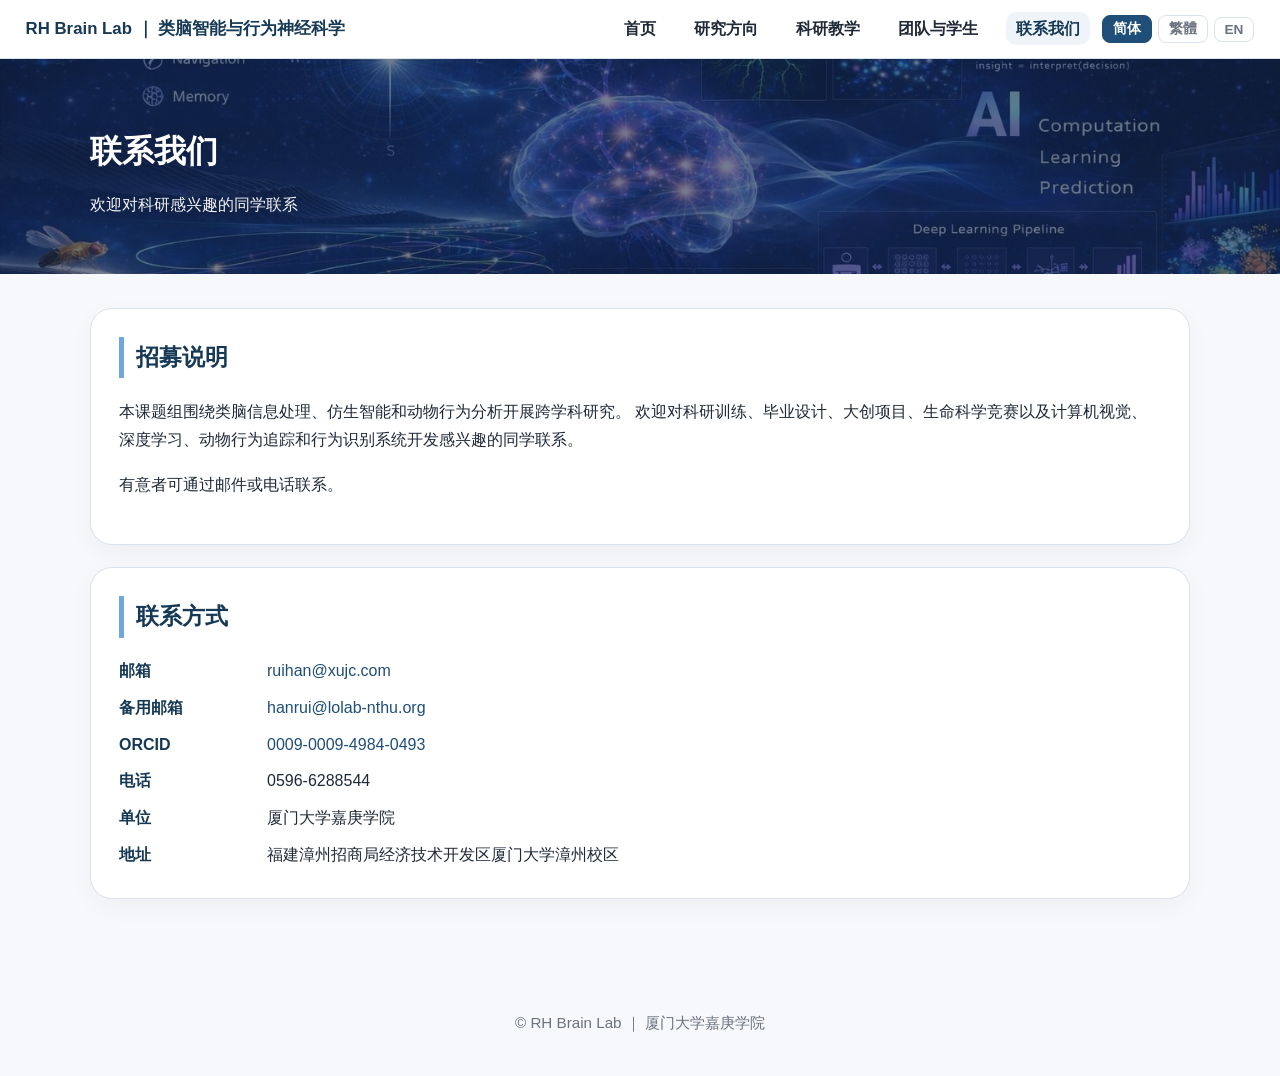
==== contact.html @ 85987c5d "contact.html" ====
<!DOCTYPE html>
<html lang="zh-CN">
<head>
  <meta charset="UTF-8">
  <meta name="viewport" content="width=device-width, initial-scale=1.0">
  <meta name="description" content="RH Brain Lab | 联系我们 - 厦门大学嘉庚学院">
  <title>RH Brain Lab | 联系我们</title>
  <link rel="stylesheet" href="css/style.css">
<style>
  /* Back-to-top button/icon: same enlarged size across all pages */
  .back-to-top,
  #back-to-top,
  #backToTop,
  .backTop,
  .scroll-top,
  .scroll-to-top,
  .to-top {
    transform: scale(1.5) !important;
    transform-origin: bottom right !important;
  }
</style>

</head>
<body>

<header class="site-header">
  <div class="container nav-wrap">
    <div class="brand">
      <span class="lang zh-cn">RH Brain Lab ｜ 类脑智能与行为神经科学</span>
      <span class="lang zh-tw">RH Brain Lab ｜ 類腦智能與行為神經科學</span>
      <span class="lang en">RH Brain Lab ｜ Brain-inspired AI &amp; Behav. Neurosci.</span>
    </div>
    <div class="header-right">
      <nav><ul>
        <li><a href="index.html"><span class="lang zh-cn">首页</span><span class="lang zh-tw">首頁</span><span class="lang en">Home</span></a></li>
        <li><a href="research.html"><span class="lang zh-cn">研究方向</span><span class="lang zh-tw">研究方向</span><span class="lang en">Research</span></a></li>
        <li><a href="publications.html"><span class="lang zh-cn">科研教学</span><span class="lang zh-tw">科研教學</span><span class="lang en">Publications</span></a></li>
        <li><a href="members.html"><span class="lang zh-cn">团队与学生</span><span class="lang zh-tw">團隊與學生</span><span class="lang en">Team</span></a></li>
        <li><a href="contact.html" class="active"><span class="lang zh-cn">联系我们</span><span class="lang zh-tw">聯繫我們</span><span class="lang en">Contact</span></a></li>
      </ul></nav>
      <div class="lang-toggle">
        <button class="lang-btn active" data-lang="zh-CN">简体</button>
        <button class="lang-btn" data-lang="zh-TW">繁體</button>
        <button class="lang-btn" data-lang="en">EN</button>
      </div>
    </div>
  </div>
</header>

<section class="page-banner">
  <div class="container">
    <h1>
      <span class="lang zh-cn">联系我们</span>
      <span class="lang zh-tw">聯繫我們</span>
      <span class="lang en">Contact Us</span>
    </h1>
    <p>
      <span class="lang zh-cn">欢迎对科研感兴趣的同学联系</span>
      <span class="lang zh-tw">歡迎對科研感興趣的同學聯繫</span>
      <span class="lang en">Anyone interested in research is welcome to reach out</span>
    </p>
  </div>
</section>

<main>
  <div class="container">
    <section class="section">
      <h2>
        <span class="lang zh-cn">招募说明</span>
        <span class="lang zh-tw">招募說明</span>
        <span class="lang en">Join Us</span>
      </h2>
      <p class="lang zh-cn">
        本课题组围绕类脑信息处理、仿生智能和动物行为分析开展跨学科研究。
        欢迎对科研训练、毕业设计、大创项目、生命科学竞赛以及计算机视觉、深度学习、动物行为追踪和行为识别系统开发感兴趣的同学联系。
      </p>
      <p class="lang zh-tw">
        本課題組圍繞類腦信息處理、仿生智能和動物行為分析開展跨學科研究。
        歡迎對科研訓練、畢業設計、大創項目、生命科學競賽以及計算機視覺、深度學習、動物行為追蹤和行為識別系統開發感興趣的同學聯繫。
      </p>
      <p class="lang en">
        Our group conducts interdisciplinary research on brain-inspired information processing, biomimetic intelligence, and animal behavior analysis.
        Students interested in research training, thesis projects, innovation programs, life science competitions, computer vision, deep learning, animal behavior tracking, or behavior-recognition system development are welcome to contact us.
      </p>
      <p>
        <span class="lang zh-cn">有意者可通过邮件或电话联系。</span>
        <span class="lang zh-tw">有意者可通過郵件或電話聯繫。</span>
        <span class="lang en">Interested candidates may contact us via email or phone.</span>
      </p>
    </section>

    <section class="section">
      <h2>
        <span class="lang zh-cn">联系方式</span>
        <span class="lang zh-tw">聯繫方式</span>
        <span class="lang en">Contact Information</span>
      </h2>
      <div class="kv">
        <div>
          <span class="lang zh-cn">邮箱</span>
          <span class="lang zh-tw">郵箱</span>
          <span class="lang en">Email</span>
        </div>
        <div><a href="mailto:ruihan@xujc.com">ruihan@xujc.com</a></div>

        <div>
          <span class="lang zh-cn">备用邮箱</span>
          <span class="lang zh-tw">備用郵箱</span>
          <span class="lang en">Alt. Email</span>
        </div>
        <div><a href="mailto:hanrui@lolab-nthu.org">hanrui@lolab-nthu.org</a></div>

        <div>ORCID</div>
        <div><a href="https://orcid.org/0009-0009-4984-0493" target="_blank">0009-0009-4984-0493</a></div>

        <div>
          <span class="lang zh-cn">电话</span>
          <span class="lang zh-tw">電話</span>
          <span class="lang en">Phone</span>
        </div>
        <div>0596-6288544</div>

        <div>
          <span class="lang zh-cn">单位</span>
          <span class="lang zh-tw">單位</span>
          <span class="lang en">Affiliation</span>
        </div>
        <div>
          <span class="lang zh-cn">厦门大学嘉庚学院</span>
          <span class="lang zh-tw">廈門大學嘉庚學院</span>
          <span class="lang en">Xiamen University Tan Kah Kee College</span>
        </div>

        <div>
          <span class="lang zh-cn">地址</span>
          <span class="lang zh-tw">地址</span>
          <span class="lang en">Address</span>
        </div>
        <div>
          <span class="lang zh-cn">福建漳州招商局经济技术开发区厦门大学漳州校区</span>
          <span class="lang zh-tw">福建漳州招商局經濟技術開發區廈門大學漳州校區</span>
          <span class="lang en">Xiamen University Zhangzhou Campus, China Merchants Economic and Technological Development Zone, Zhangzhou, Fujian, China</span>
        </div>
      </div>
    </section>
  </div>
</main>

<footer>
  <div class="container">
    <span class="lang zh-cn">&copy; RH Brain Lab ｜ 厦门大学嘉庚学院</span>
    <span class="lang zh-tw">&copy; RH Brain Lab ｜ 廈門大學嘉庚學院</span>
    <span class="lang en">&copy; RH Brain Lab ｜ Xiamen University Tan Kah Kee College</span>
  </div>
</footer>
<script src="js/main.js"></script>
</body>
</html>
---- css/style.css ----
:root{
  --primary:#1f4e79;
  --primary-dark:#163955;
  --accent:#6fa8dc;
  --bg:#f6f8fb;
  --card:#ffffff;
  --text:#1f2937;
  --muted:#6b7280;
  --line:#d9e2ec;
  --max:1100px;
}
*{box-sizing:border-box}
html{scroll-behavior:smooth}
body{
  margin:0;
  font-family:"Microsoft YaHei","PingFang SC","Noto Sans SC",Arial,sans-serif;
  color:var(--text);
  background:var(--bg);
  line-height:1.8;
}
a{color:var(--primary);text-decoration:none}
a:hover{text-decoration:underline}
.container{width:min(var(--max),92%);margin:0 auto}

/* --- Language Toggle --- */
.lang{display:none !important}
html[lang="zh-CN"] .lang.zh-cn{display:inline !important}
html[lang="zh-TW"] .lang.zh-tw{display:inline !important}
html[lang="en"]    .lang.en{display:inline !important}
html[lang="zh-CN"] div.lang.zh-cn,
html[lang="zh-CN"] p.lang.zh-cn,
html[lang="zh-CN"] ul.lang.zh-cn,
html[lang="zh-CN"] ol.lang.zh-cn,
html[lang="zh-CN"] li.lang.zh-cn,
html[lang="zh-CN"] section.lang.zh-cn,
html[lang="zh-CN"] h1.lang.zh-cn,
html[lang="zh-CN"] h2.lang.zh-cn,
html[lang="zh-CN"] h3.lang.zh-cn{display:block !important}
html[lang="zh-TW"] div.lang.zh-tw,
html[lang="zh-TW"] p.lang.zh-tw,
html[lang="zh-TW"] ul.lang.zh-tw,
html[lang="zh-TW"] ol.lang.zh-tw,
html[lang="zh-TW"] li.lang.zh-tw,
html[lang="zh-TW"] section.lang.zh-tw,
html[lang="zh-TW"] h1.lang.zh-tw,
html[lang="zh-TW"] h2.lang.zh-tw,
html[lang="zh-TW"] h3.lang.zh-tw{display:block !important}
html[lang="en"] div.lang.en,
html[lang="en"] p.lang.en,
html[lang="en"] ul.lang.en,
html[lang="en"] ol.lang.en,
html[lang="en"] li.lang.en,
html[lang="en"] section.lang.en,
html[lang="en"] h1.lang.en,
html[lang="en"] h2.lang.en,
html[lang="en"] h3.lang.en{display:block !important}

.lang-toggle{display:flex;gap:6px;align-items:center;flex-shrink:0}
.lang-btn{
  background:transparent;border:1px solid var(--line);
  padding:4px 10px;border-radius:8px;cursor:pointer;
  font-size:.85rem;color:var(--muted);font-weight:600;
  transition:all .2s;
}
.lang-btn:hover{border-color:var(--accent);color:var(--primary)}
.lang-btn.active{
  background:var(--primary);border-color:var(--primary);color:#fff;
}

/* --- Header --- */
header.site-header{
  background:#fff;
  border-bottom:1px solid var(--line);
  position:sticky; top:0; z-index:10;
}
header.site-header .container{width:min(1280px,96%)}
.nav-wrap{
  display:flex;justify-content:space-between;align-items:center;
  gap:8px 16px;padding:14px 0;flex-wrap:nowrap;
}
.brand{font-weight:700;font-size:1.05rem;color:var(--primary-dark)}
.header-right{display:flex;align-items:center;gap:12px;flex-shrink:0;flex-wrap:nowrap}
nav ul{
  list-style:none;margin:0;padding:0;display:flex;gap:18px;flex-wrap:wrap;
}
nav a{
  color:var(--text);font-weight:600;padding:8px 10px;border-radius:10px;
}
nav a.active, nav a:hover{
  background:#eef4fa;color:var(--primary-dark);text-decoration:none;
}

/* --- Hero --- */
.hero{
  background:
    linear-gradient(rgba(20,40,70,0.6), rgba(20,40,70,0.6)),
    url("../images/banner.jpg") center/cover no-repeat;
  color:#fff;
  padding:64px 0 54px;
}
.hero-grid{
  display:grid;grid-template-columns:1.5fr 0.9fr;gap:36px;align-items:center;
}
.hero h1{font-size:2.4rem;line-height:1.25;margin:0 0 12px}
.hero .subtitle{font-size:1.08rem;opacity:.95;margin-bottom:18px}
.tag-list{display:flex;flex-wrap:wrap;gap:10px;margin:18px 0 0;padding:0;list-style:none}
.tag{
  background:rgba(255,255,255,.14);border:1px solid rgba(255,255,255,.22);
  padding:8px 12px;border-radius:999px;font-size:.96rem
}
.hero-card{
  background:rgba(255,255,255,.1);
  border:1px solid rgba(255,255,255,.18);
  border-radius:22px;padding:24px;backdrop-filter:blur(6px);
}
.photo-placeholder, .banner-placeholder{
  border:2px dashed rgba(255,255,255,.55);
  border-radius:18px;display:flex;align-items:center;justify-content:center;
  text-align:center;min-height:280px;padding:24px;color:#eef6ff;
  font-weight:600;
}

/* --- Page Banner --- */
.page-banner{
  background:
    linear-gradient(rgba(20,40,70,0.6), rgba(20,40,70,0.6)),
    url("../images/banner.jpg") center/cover no-repeat;
  color:#fff;
  padding:64px 0 54px;
}
.page-banner h1{margin:0;font-size:2rem}
.page-banner p{margin:10px 0 0;opacity:.95}

/* --- Main Content --- */
main{padding:34px 0 60px}
.section{
  background:var(--card);border:1px solid var(--line);border-radius:22px;
  padding:28px;box-shadow:0 8px 24px rgba(15,23,42,.04);margin-bottom:22px;
}
.section h2{
  margin-top:0;color:var(--primary-dark);font-size:1.45rem;
  border-left:5px solid var(--accent);padding-left:12px;
}
.section h3{color:var(--primary-dark);margin-top:26px}
.lead{font-size:1.04rem}

/* --- Research Figure --- */
.research-fig{
  margin:20px auto;border-radius:14px;overflow:hidden;
  border:1px solid var(--line);
  max-width:60%;
}
.research-fig img{width:100%;display:block}
.research-fig figcaption{
  padding:10px 14px;font-size:.9rem;color:var(--muted);
  background:#f8fbff;text-align:center;
}

/* --- Grid & Cards --- */
.grid-2{display:grid;grid-template-columns:1fr 1fr;gap:22px}
.card-grid{display:grid;grid-template-columns:repeat(2,1fr);gap:18px}
.card{
  border:1px solid var(--line);border-radius:18px;padding:18px;background:#fff;
}

/* --- Lists --- */
.muted{color:var(--muted)}
.timeline-list, .pub-list, .student-list, .plain-list{
  margin:0;padding-left:22px;
}
.pub-list li, .timeline-list li, .student-list li{margin-bottom:12px}
.pub-list .pub-links{margin-top:4px}
.pub-list .pub-links a{
  display:inline-block;margin-right:8px;padding:2px 10px;
  border:1px solid var(--accent);border-radius:6px;font-size:.85rem;
  color:var(--primary);font-weight:600;transition:all .2s;
}
.pub-list .pub-links a:hover{
  background:var(--primary);color:#fff;border-color:var(--primary);
  text-decoration:none;
}

/* --- Contact KV --- */
.kv{
  display:grid;grid-template-columns:130px 1fr;gap:8px 18px;align-items:start;
}
.kv div:nth-child(odd){font-weight:700;color:var(--primary-dark)}

/* --- Footer --- */
footer{
  padding:28px 0 40px;color:var(--muted);text-align:center;font-size:.95rem;
}

/* --- Note (dev only) --- */
.note{
  font-size:.94rem;color:var(--muted);background:#f8fbff;border-left:4px solid var(--accent);
  padding:12px 14px;border-radius:10px;
}

/* --- Profile Image --- */
.profile-img{
  width:100%;
  border-radius:18px;
  object-fit:cover;
}

/* --- Back-to-top Button --- */
.back-to-top{
  position:fixed;right:28px;bottom:28px;z-index:50;
  width:54px;height:54px;border-radius:50%;
  background:var(--primary);color:#fff;border:none;cursor:pointer;
  display:flex;flex-direction:column;align-items:center;justify-content:center;
  gap:1px;
  box-shadow:0 6px 18px rgba(31,78,121,.32);
  opacity:0;visibility:hidden;transform:translateY(10px);
  transition:opacity .25s ease, visibility .25s ease, transform .25s ease, background-color .2s;
  font-family:inherit;
}
.back-to-top.visible{opacity:1;visibility:visible;transform:translateY(0)}
.back-to-top:hover{background:var(--primary-dark)}
.back-to-top svg{display:block}
.back-to-top-label{
  font-size:.62rem;font-weight:700;letter-spacing:.5px;line-height:1;
  margin-top:1px;
}
@media (max-width: 600px){
  .back-to-top{right:16px;bottom:16px;width:48px;height:48px}
  .back-to-top-label{font-size:.55rem}
}

/* --- Responsive --- */
@media (max-width: 900px){
  .hero-grid,.grid-2{grid-template-columns:1fr}
  .hero h1{font-size:2rem}
  .photo-placeholder{min-height:220px}
  .nav-wrap{flex-wrap:wrap}
  .brand{max-width:100%;white-space:normal}
  .header-right{width:100%;justify-content:space-between}
}
@media (max-width: 600px){
  nav ul{gap:10px}
  nav a{padding:6px 8px;font-size:.9rem}
  .kv{grid-template-columns:100px 1fr}
}
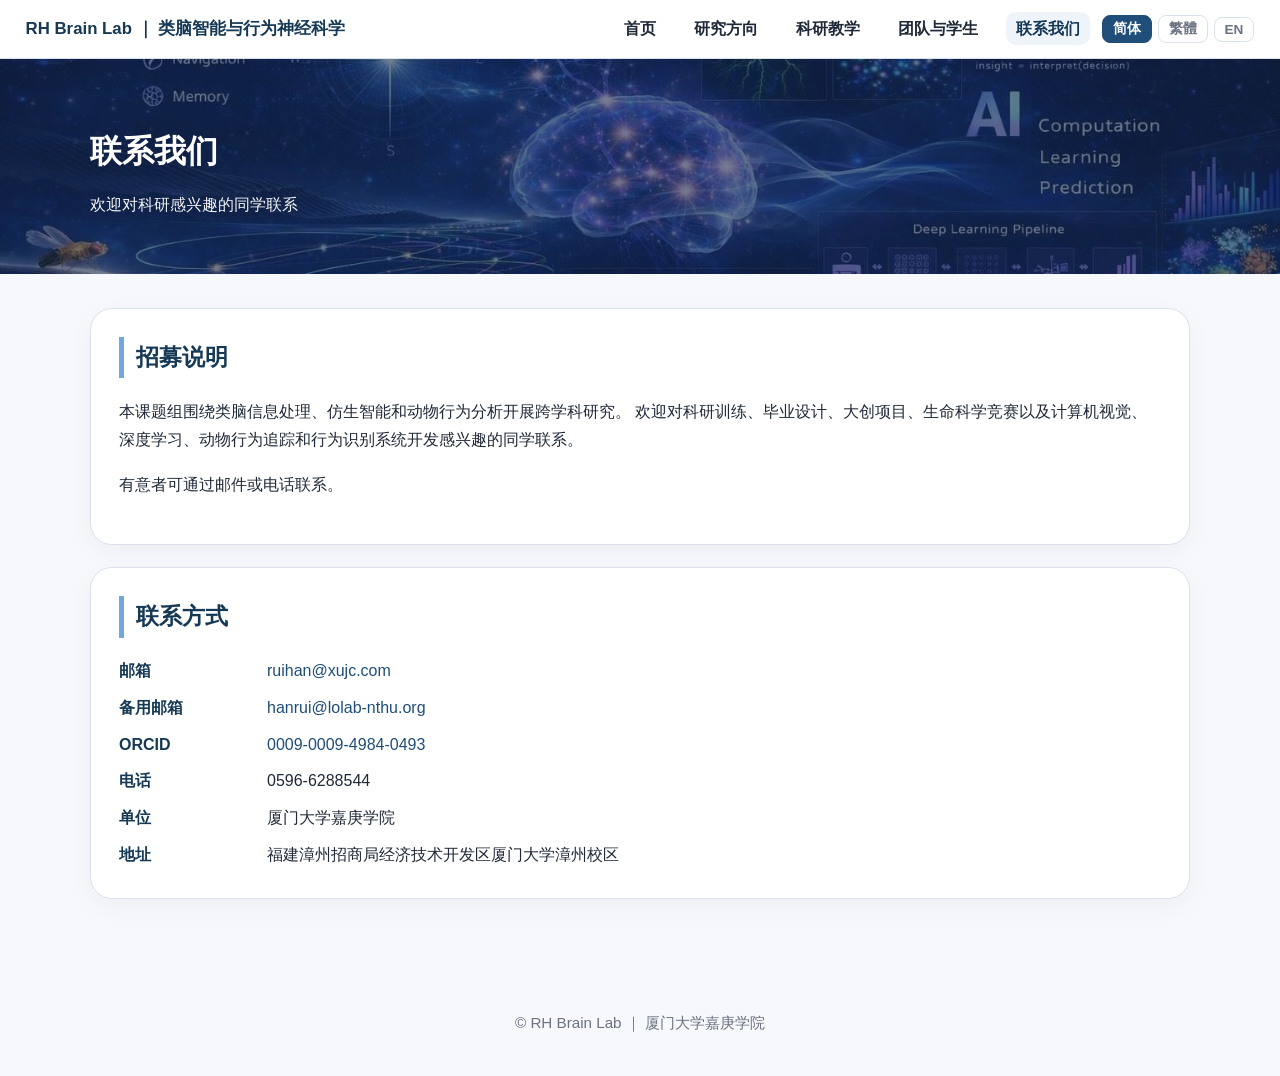
==== commit a3408c7e: "Add files via upload" ====
--- a/contact.html
+++ b/contact.html
@@ -5,6 +5,7 @@
   <meta name="viewport" content="width=device-width, initial-scale=1.0">
   <meta name="description" content="RH Brain Lab | 联系我们 - 厦门大学嘉庚学院">
   <title>RH Brain Lab | 联系我们</title>
+  <link rel="canonical" href="https://rhneurosci.github.io/contact.html">
   <link rel="stylesheet" href="css/style.css">
 <style>
   /* Back-to-top button/icon: same enlarged size across all pages */
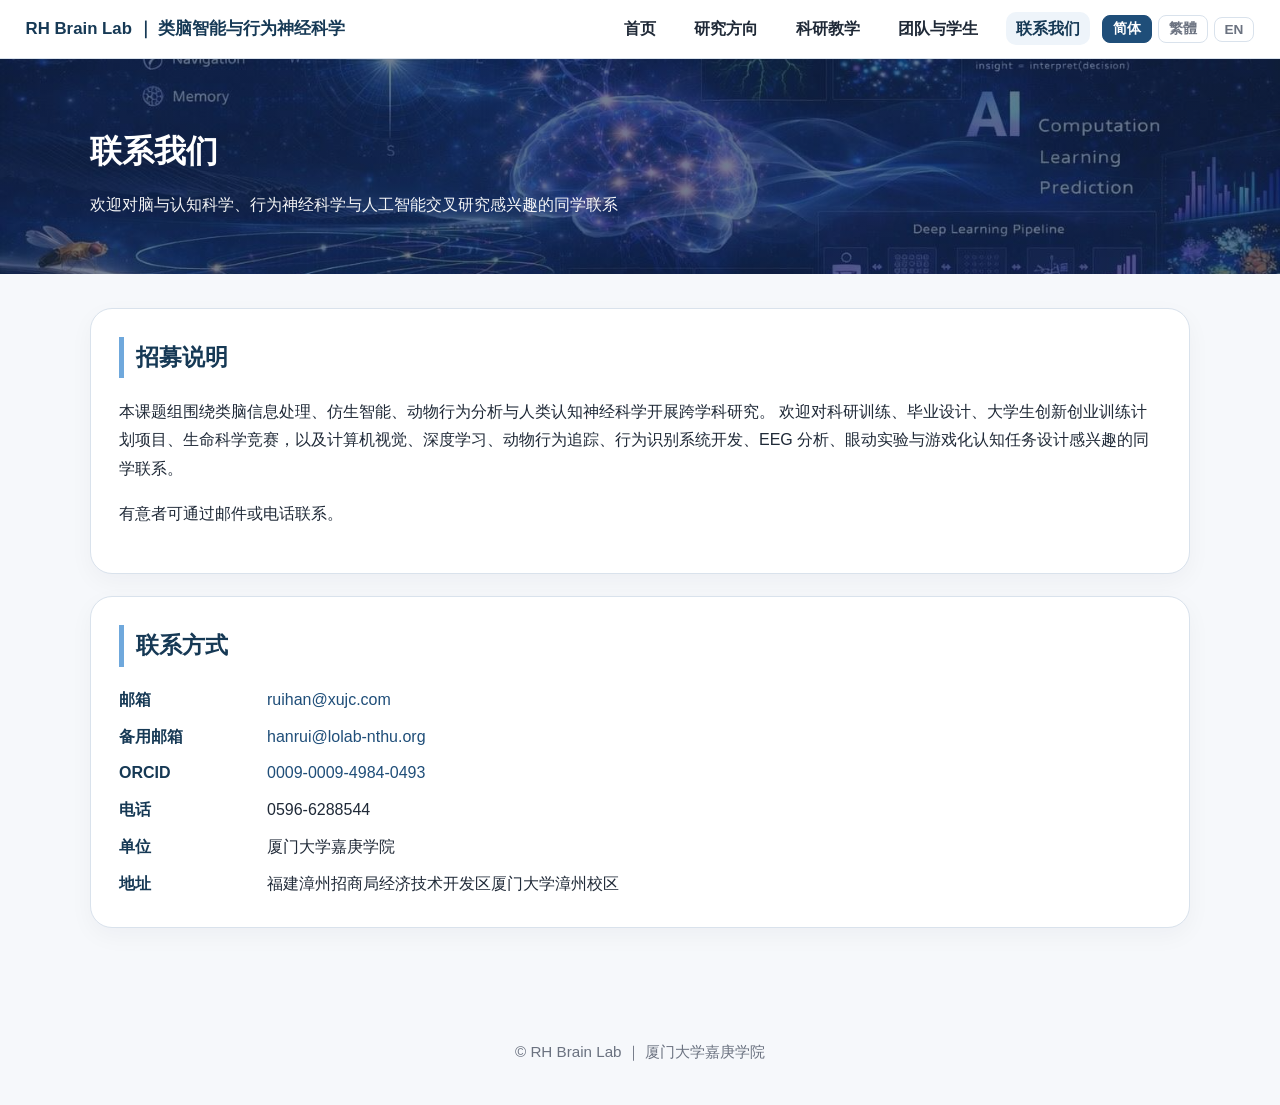
==== commit a762a26d: "contact.html" ====
--- a/contact.html
+++ b/contact.html
@@ -56,9 +56,9 @@
       <span class="lang en">Contact Us</span>
     </h1>
     <p>
-      <span class="lang zh-cn">欢迎对科研感兴趣的同学联系</span>
-      <span class="lang zh-tw">歡迎對科研感興趣的同學聯繫</span>
-      <span class="lang en">Anyone interested in research is welcome to reach out</span>
+      <span class="lang zh-cn">欢迎对脑与认知科学、行为神经科学与人工智能交叉研究感兴趣的同学联系</span>
+      <span class="lang zh-tw">歡迎對腦與認知科學、行為神經科學與人工智能交叉研究感興趣的同學聯繫</span>
+      <span class="lang en">Students interested in brain and cognitive science, behavioral neuroscience, and AI are welcome to reach out</span>
     </p>
   </div>
 </section>
@@ -72,21 +72,21 @@
         <span class="lang en">Join Us</span>
       </h2>
       <p class="lang zh-cn">
-        本课题组围绕类脑信息处理、仿生智能和动物行为分析开展跨学科研究。
-        欢迎对科研训练、毕业设计、大创项目、生命科学竞赛以及计算机视觉、深度学习、动物行为追踪和行为识别系统开发感兴趣的同学联系。
+        本课题组围绕类脑信息处理、仿生智能、动物行为分析与人类认知神经科学开展跨学科研究。
+        欢迎对科研训练、毕业设计、大学生创新创业训练计划项目、生命科学竞赛，以及计算机视觉、深度学习、动物行为追踪、行为识别系统开发、EEG 分析、眼动实验与游戏化认知任务设计感兴趣的同学联系。
       </p>
       <p class="lang zh-tw">
-        本課題組圍繞類腦信息處理、仿生智能和動物行為分析開展跨學科研究。
-        歡迎對科研訓練、畢業設計、大創項目、生命科學競賽以及計算機視覺、深度學習、動物行為追蹤和行為識別系統開發感興趣的同學聯繫。
+        本課題組圍繞類腦信息處理、仿生智能、動物行為分析與人類認知神經科學開展跨學科研究。
+        歡迎對科研訓練、畢業設計、大學生創新創業訓練計畫項目、生命科學競賽，以及計算機視覺、深度學習、動物行為追蹤、行為識別系統開發、EEG 分析、眼動實驗與遊戲化認知任務設計感興趣的同學聯繫。
       </p>
       <p class="lang en">
-        Our group conducts interdisciplinary research on brain-inspired information processing, biomimetic intelligence, and animal behavior analysis.
-        Students interested in research training, thesis projects, innovation programs, life science competitions, computer vision, deep learning, animal behavior tracking, or behavior-recognition system development are welcome to contact us.
+        Our group conducts interdisciplinary research on brain-inspired information processing, biomimetic intelligence, animal behavior analysis, and human cognitive neuroscience.
+        Students interested in research training, thesis projects, university innovation and entrepreneurship training programs, life science competitions, computer vision, deep learning, animal behavior tracking, behavior-recognition system development, EEG analysis, eye-tracking experiments, or gamified cognitive-task design are welcome to contact us.
       </p>
       <p>
         <span class="lang zh-cn">有意者可通过邮件或电话联系。</span>
         <span class="lang zh-tw">有意者可通過郵件或電話聯繫。</span>
-        <span class="lang en">Interested candidates may contact us via email or phone.</span>
+        <span class="lang en">Interested candidates may contact us via email or phone, especially if they are interested in joining interdisciplinary projects in brain and cognitive science.</span>
       </p>
     </section>
 
@@ -157,3 +157,4 @@
 <script src="js/main.js"></script>
 </body>
 </html>
+
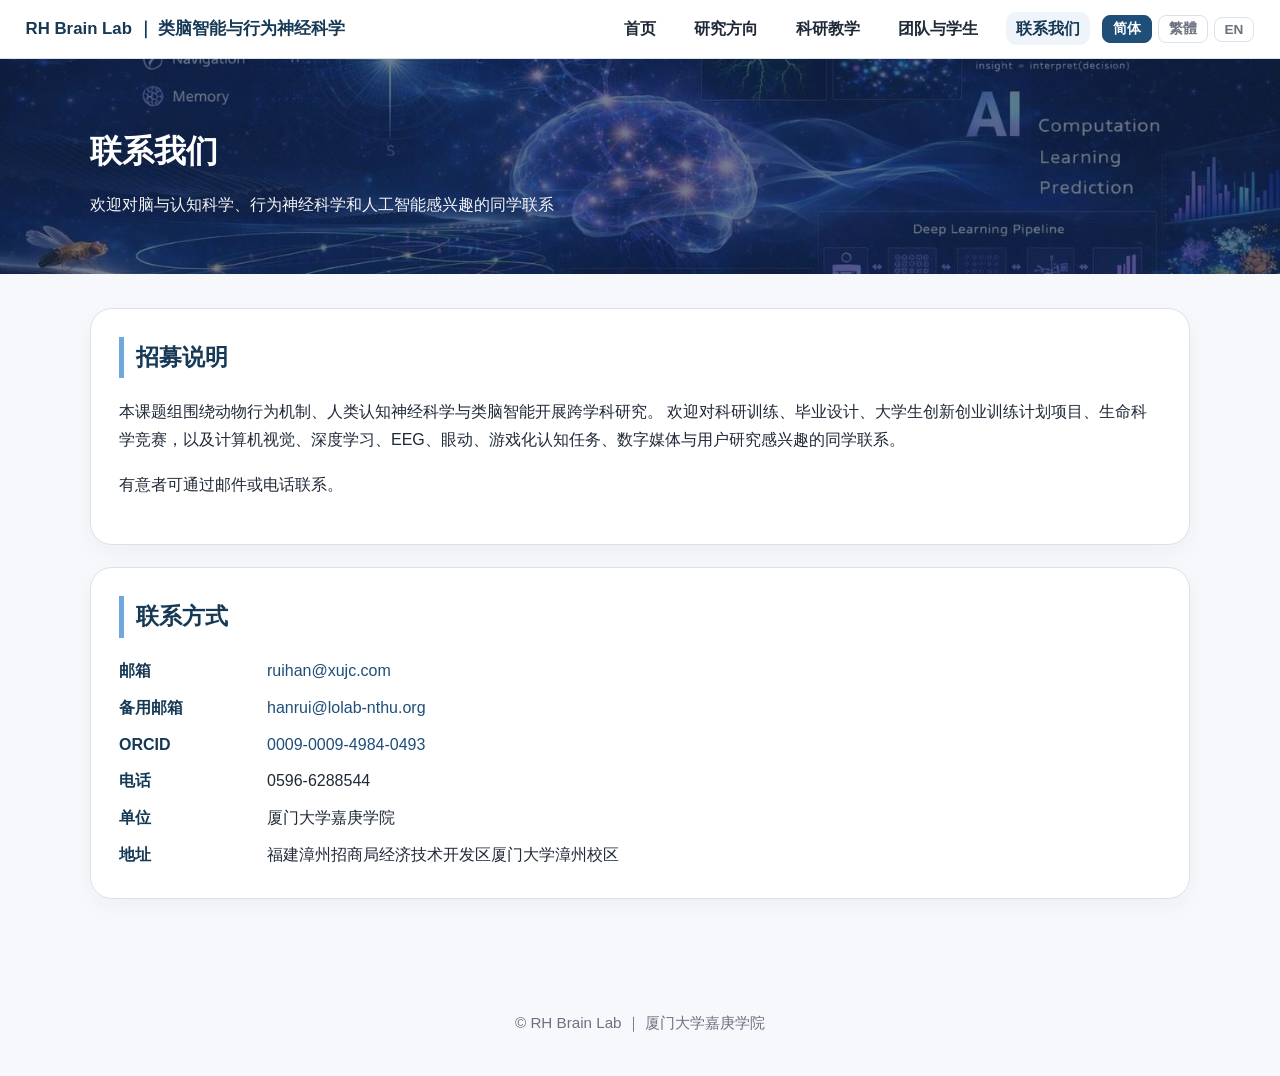
==== commit 032235ff: "Add files via upload" ====
--- a/contact.html
+++ b/contact.html
@@ -56,8 +56,8 @@
       <span class="lang en">Contact Us</span>
     </h1>
     <p>
-      <span class="lang zh-cn">欢迎对脑与认知科学、行为神经科学与人工智能交叉研究感兴趣的同学联系</span>
-      <span class="lang zh-tw">歡迎對腦與認知科學、行為神經科學與人工智能交叉研究感興趣的同學聯繫</span>
+      <span class="lang zh-cn">欢迎对脑与认知科学、行为神经科学和人工智能感兴趣的同学联系</span>
+      <span class="lang zh-tw">歡迎對腦與認知科學、行為神經科學和人工智能感興趣的同學聯繫</span>
       <span class="lang en">Students interested in brain and cognitive science, behavioral neuroscience, and AI are welcome to reach out</span>
     </p>
   </div>
@@ -72,21 +72,21 @@
         <span class="lang en">Join Us</span>
       </h2>
       <p class="lang zh-cn">
-        本课题组围绕类脑信息处理、仿生智能、动物行为分析与人类认知神经科学开展跨学科研究。
-        欢迎对科研训练、毕业设计、大学生创新创业训练计划项目、生命科学竞赛，以及计算机视觉、深度学习、动物行为追踪、行为识别系统开发、EEG 分析、眼动实验与游戏化认知任务设计感兴趣的同学联系。
+        本课题组围绕动物行为机制、人类认知神经科学与类脑智能开展跨学科研究。
+        欢迎对科研训练、毕业设计、大学生创新创业训练计划项目、生命科学竞赛，以及计算机视觉、深度学习、EEG、眼动、游戏化认知任务、数字媒体与用户研究感兴趣的同学联系。
       </p>
       <p class="lang zh-tw">
-        本課題組圍繞類腦信息處理、仿生智能、動物行為分析與人類認知神經科學開展跨學科研究。
-        歡迎對科研訓練、畢業設計、大學生創新創業訓練計畫項目、生命科學競賽，以及計算機視覺、深度學習、動物行為追蹤、行為識別系統開發、EEG 分析、眼動實驗與遊戲化認知任務設計感興趣的同學聯繫。
+        本課題組圍繞動物行為機制、人類認知神經科學與類腦智能開展跨學科研究。
+        歡迎對科研訓練、畢業設計、大學生創新創業訓練計畫項目、生命科學競賽，以及計算機視覺、深度學習、EEG、眼動、遊戲化認知任務、數字媒體與用戶研究感興趣的同學聯繫。
       </p>
       <p class="lang en">
-        Our group conducts interdisciplinary research on brain-inspired information processing, biomimetic intelligence, animal behavior analysis, and human cognitive neuroscience.
-        Students interested in research training, thesis projects, university innovation and entrepreneurship training programs, life science competitions, computer vision, deep learning, animal behavior tracking, behavior-recognition system development, EEG analysis, eye-tracking experiments, or gamified cognitive-task design are welcome to contact us.
+        Our group conducts interdisciplinary research on animal behavior mechanisms, human cognitive neuroscience, and brain-inspired intelligence.
+        Students interested in research training, thesis projects, innovation programs, life science competitions, computer vision, deep learning, EEG, eye tracking, gamified cognitive tasks, digital media, or user research are welcome to contact us.
       </p>
       <p>
         <span class="lang zh-cn">有意者可通过邮件或电话联系。</span>
         <span class="lang zh-tw">有意者可通過郵件或電話聯繫。</span>
-        <span class="lang en">Interested candidates may contact us via email or phone, especially if they are interested in joining interdisciplinary projects in brain and cognitive science.</span>
+        <span class="lang en">Interested candidates may contact us via email or phone.</span>
       </p>
     </section>
 
@@ -157,4 +157,3 @@
 <script src="js/main.js"></script>
 </body>
 </html>
-
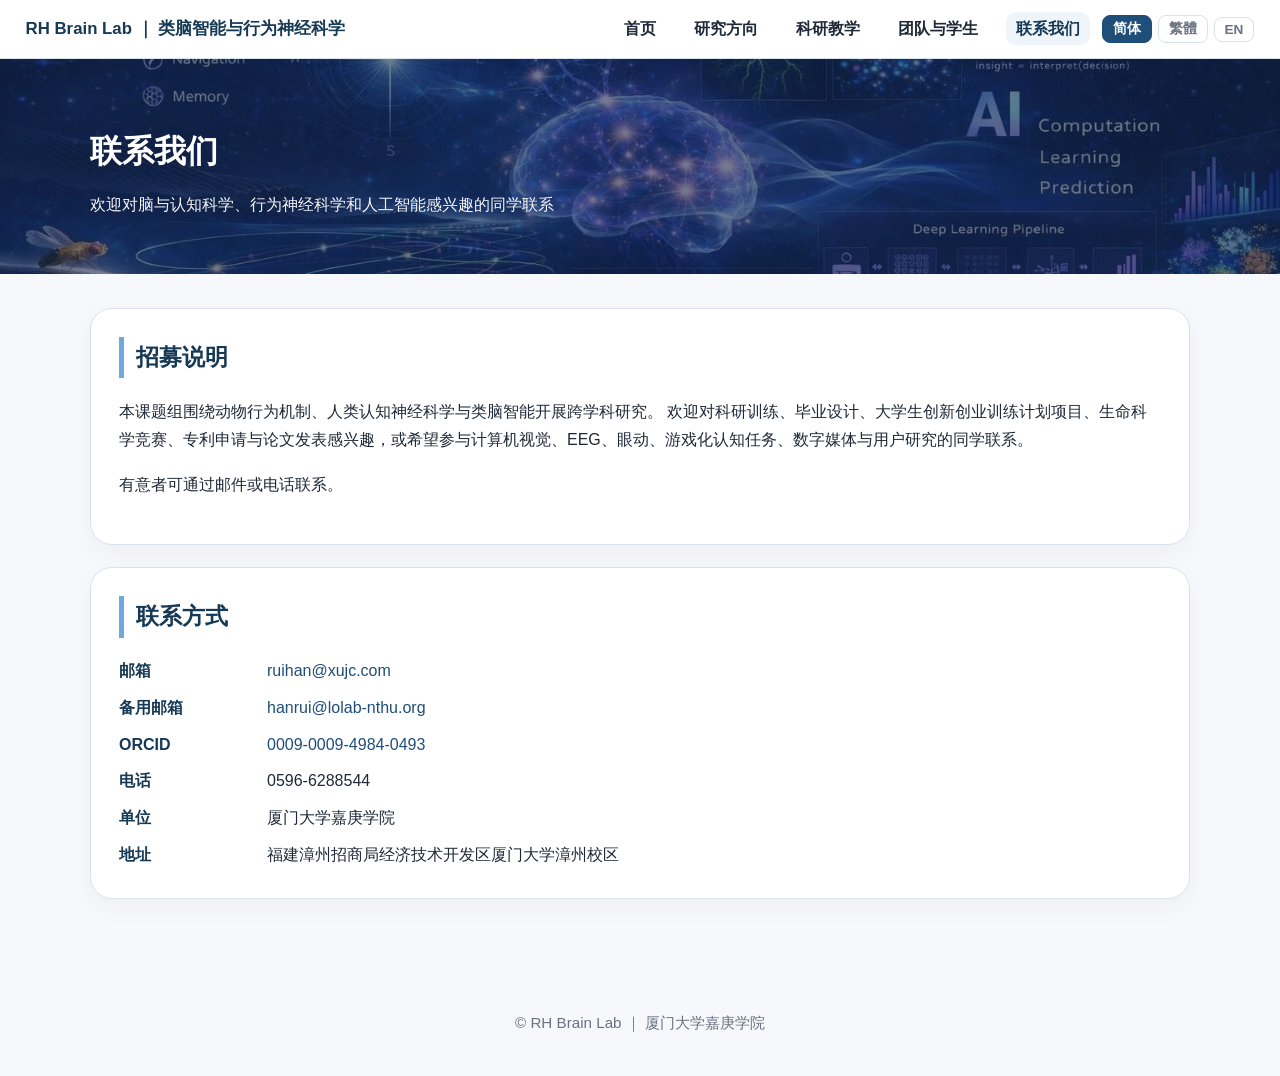
==== commit c0cf87bc: "Add files via upload" ====
--- a/contact.html
+++ b/contact.html
@@ -73,15 +73,15 @@
       </h2>
       <p class="lang zh-cn">
         本课题组围绕动物行为机制、人类认知神经科学与类脑智能开展跨学科研究。
-        欢迎对科研训练、毕业设计、大学生创新创业训练计划项目、生命科学竞赛，以及计算机视觉、深度学习、EEG、眼动、游戏化认知任务、数字媒体与用户研究感兴趣的同学联系。
+        欢迎对科研训练、毕业设计、大学生创新创业训练计划项目、生命科学竞赛、专利申请与论文发表感兴趣，或希望参与计算机视觉、EEG、眼动、游戏化认知任务、数字媒体与用户研究的同学联系。
       </p>
       <p class="lang zh-tw">
         本課題組圍繞動物行為機制、人類認知神經科學與類腦智能開展跨學科研究。
-        歡迎對科研訓練、畢業設計、大學生創新創業訓練計畫項目、生命科學競賽，以及計算機視覺、深度學習、EEG、眼動、遊戲化認知任務、數字媒體與用戶研究感興趣的同學聯繫。
+        歡迎對科研訓練、畢業設計、大學生創新創業訓練計畫項目、生命科學競賽、專利申請與論文發表感興趣，或希望參與計算機視覺、EEG、眼動、遊戲化認知任務、數字媒體與用戶研究的同學聯繫。
       </p>
       <p class="lang en">
         Our group conducts interdisciplinary research on animal behavior mechanisms, human cognitive neuroscience, and brain-inspired intelligence.
-        Students interested in research training, thesis projects, innovation programs, life science competitions, computer vision, deep learning, EEG, eye tracking, gamified cognitive tasks, digital media, or user research are welcome to contact us.
+        Students interested in research training, thesis projects, innovation programs, life science competitions, patent applications, and research publications—or in projects involving computer vision, EEG, eye tracking, gamified cognitive tasks, digital media, and user research—are welcome to contact us.
       </p>
       <p>
         <span class="lang zh-cn">有意者可通过邮件或电话联系。</span>
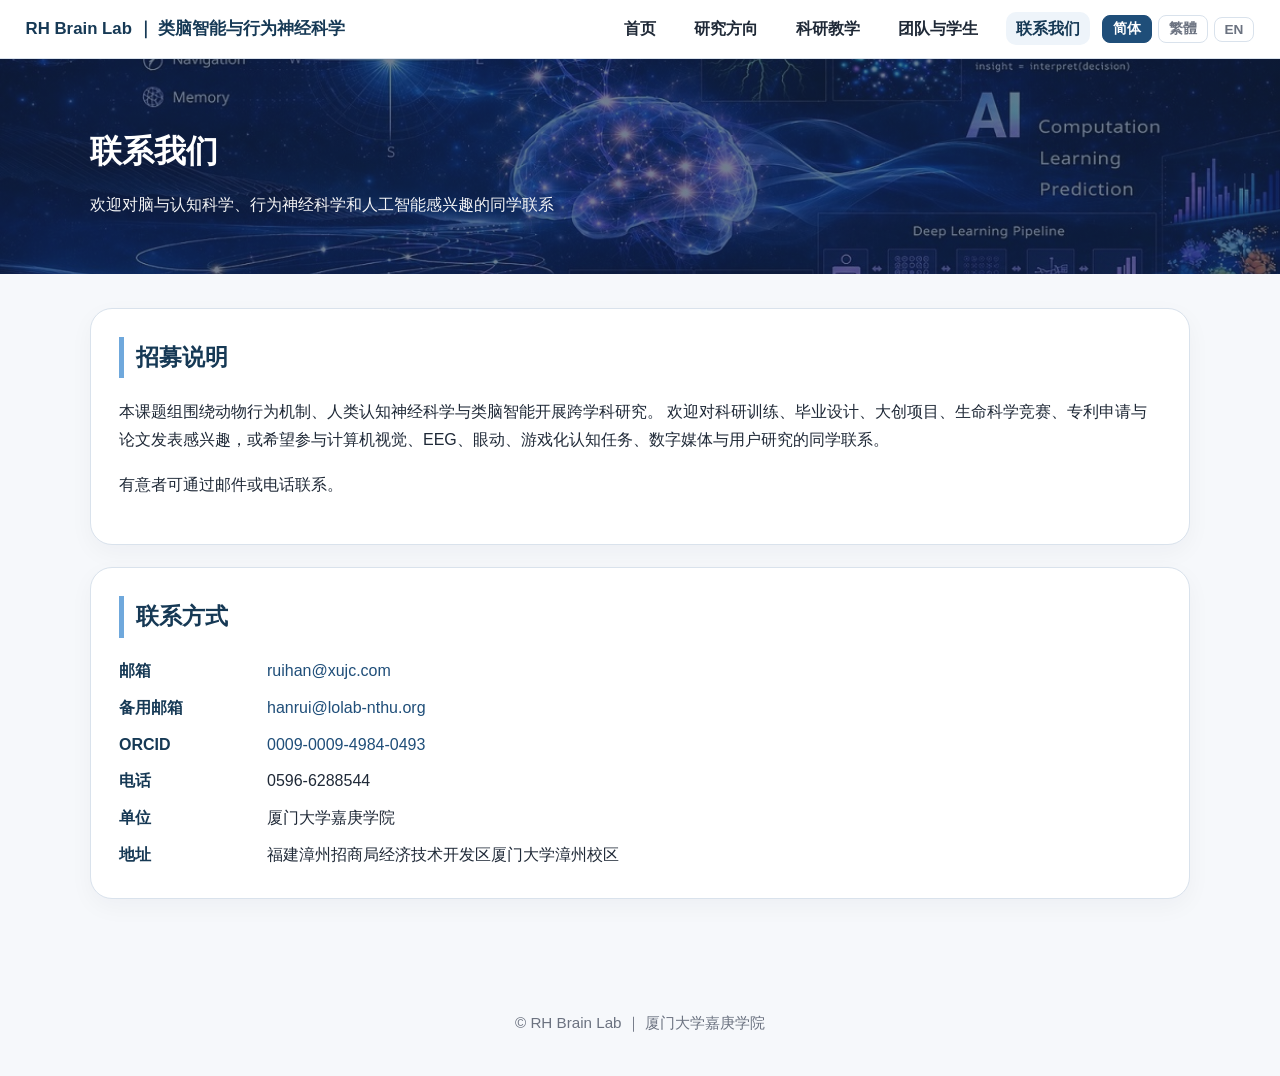
==== commit 1f960238: "Add files via upload" ====
--- a/contact.html
+++ b/contact.html
@@ -73,15 +73,15 @@
       </h2>
       <p class="lang zh-cn">
         本课题组围绕动物行为机制、人类认知神经科学与类脑智能开展跨学科研究。
-        欢迎对科研训练、毕业设计、大学生创新创业训练计划项目、生命科学竞赛、专利申请与论文发表感兴趣，或希望参与计算机视觉、EEG、眼动、游戏化认知任务、数字媒体与用户研究的同学联系。
+        欢迎对科研训练、毕业设计、大创项目、生命科学竞赛、专利申请与论文发表感兴趣，或希望参与计算机视觉、EEG、眼动、游戏化认知任务、数字媒体与用户研究的同学联系。
       </p>
       <p class="lang zh-tw">
         本課題組圍繞動物行為機制、人類認知神經科學與類腦智能開展跨學科研究。
-        歡迎對科研訓練、畢業設計、大學生創新創業訓練計畫項目、生命科學競賽、專利申請與論文發表感興趣，或希望參與計算機視覺、EEG、眼動、遊戲化認知任務、數字媒體與用戶研究的同學聯繫。
+        歡迎對科研訓練、畢業設計、大創項目、生命科學競賽、專利申請與論文發表感興趣，或希望參與計算機視覺、EEG、眼動、遊戲化認知任務、數字媒體與用戶研究的同學聯繫。
       </p>
       <p class="lang en">
         Our group conducts interdisciplinary research on animal behavior mechanisms, human cognitive neuroscience, and brain-inspired intelligence.
-        Students interested in research training, thesis projects, innovation programs, life science competitions, patent applications, and research publications—or in projects involving computer vision, EEG, eye tracking, gamified cognitive tasks, digital media, and user research—are welcome to contact us.
+        Students interested in research training, thesis projects, student innovation projects, life science competitions, patent applications, and paper publication, or in participating in computer vision, EEG, eye tracking, gamified cognitive tasks, digital media, and user research are welcome to contact us.
       </p>
       <p>
         <span class="lang zh-cn">有意者可通过邮件或电话联系。</span>
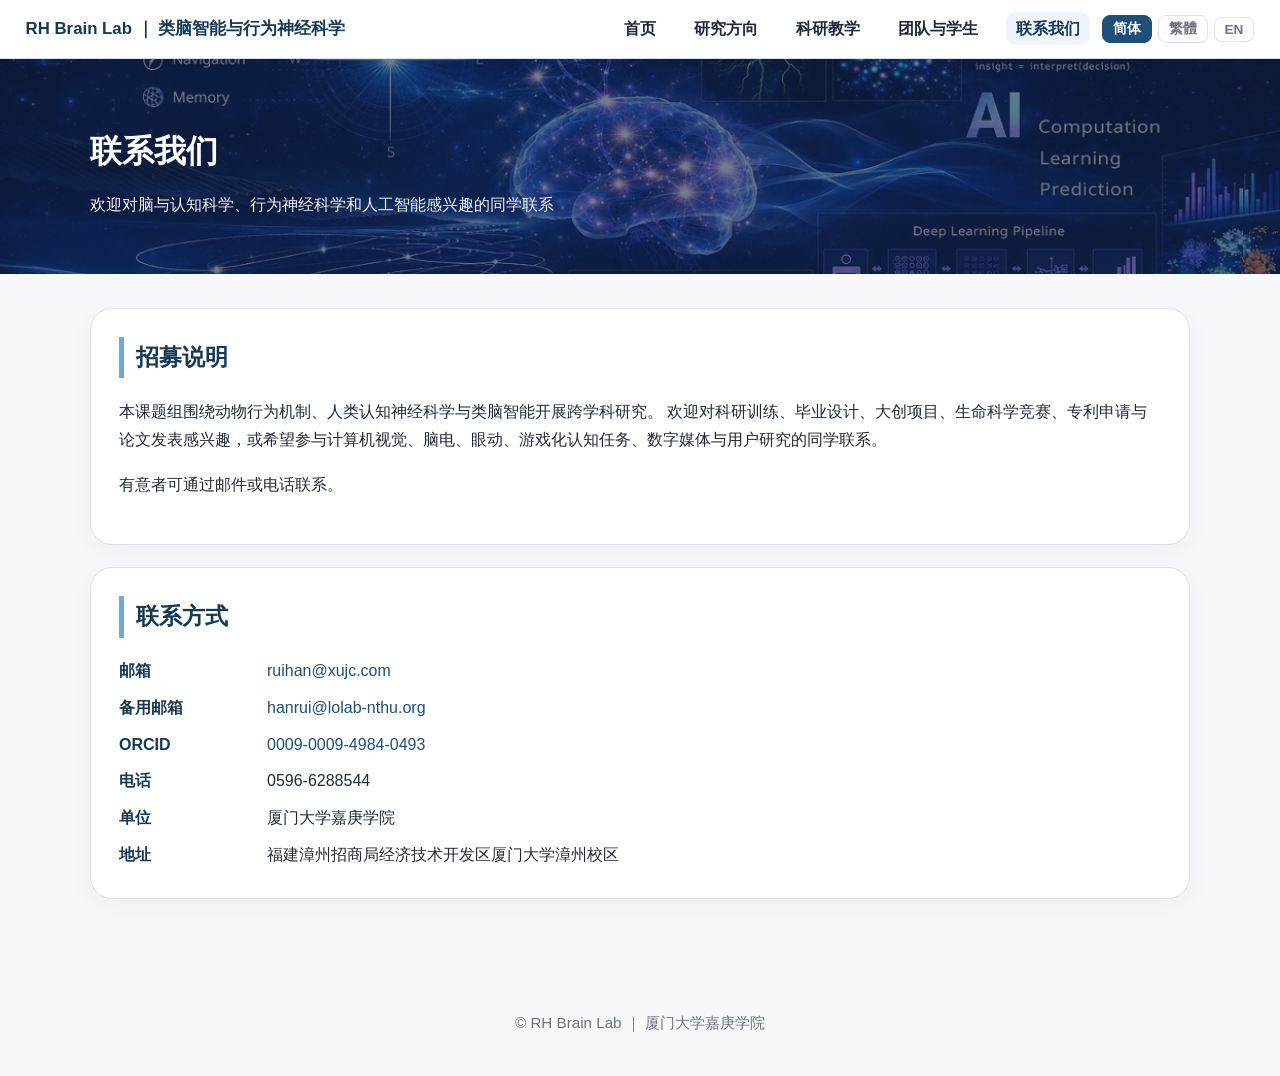
==== commit 00f4fb0a: "Add files via upload" ====
--- a/contact.html
+++ b/contact.html
@@ -73,15 +73,15 @@
       </h2>
       <p class="lang zh-cn">
         本课题组围绕动物行为机制、人类认知神经科学与类脑智能开展跨学科研究。
-        欢迎对科研训练、毕业设计、大创项目、生命科学竞赛、专利申请与论文发表感兴趣，或希望参与计算机视觉、EEG、眼动、游戏化认知任务、数字媒体与用户研究的同学联系。
+        欢迎对科研训练、毕业设计、大创项目、生命科学竞赛、专利申请与论文发表感兴趣，或希望参与计算机视觉、脑电、眼动、游戏化认知任务、数字媒体与用户研究的同学联系。
       </p>
       <p class="lang zh-tw">
         本課題組圍繞動物行為機制、人類認知神經科學與類腦智能開展跨學科研究。
-        歡迎對科研訓練、畢業設計、大創項目、生命科學競賽、專利申請與論文發表感興趣，或希望參與計算機視覺、EEG、眼動、遊戲化認知任務、數字媒體與用戶研究的同學聯繫。
+        歡迎對科研訓練、畢業設計、大創項目、生命科學競賽、專利申請與論文發表感興趣，或希望參與計算機視覺、腦電、眼動、遊戲化認知任務、數字媒體與用戶研究的同學聯繫。
       </p>
       <p class="lang en">
         Our group conducts interdisciplinary research on animal behavior mechanisms, human cognitive neuroscience, and brain-inspired intelligence.
-        Students interested in research training, thesis projects, student innovation projects, life science competitions, patent applications, and paper publication, or in participating in computer vision, EEG, eye tracking, gamified cognitive tasks, digital media, and user research are welcome to contact us.
+        Students interested in research training, thesis projects, student innovation projects, life science competitions, patent applications, and paper publication, or in participating in computer vision, electroencephalography, eye tracking, gamified cognitive tasks, digital media, and user research are welcome to contact us.
       </p>
       <p>
         <span class="lang zh-cn">有意者可通过邮件或电话联系。</span>
